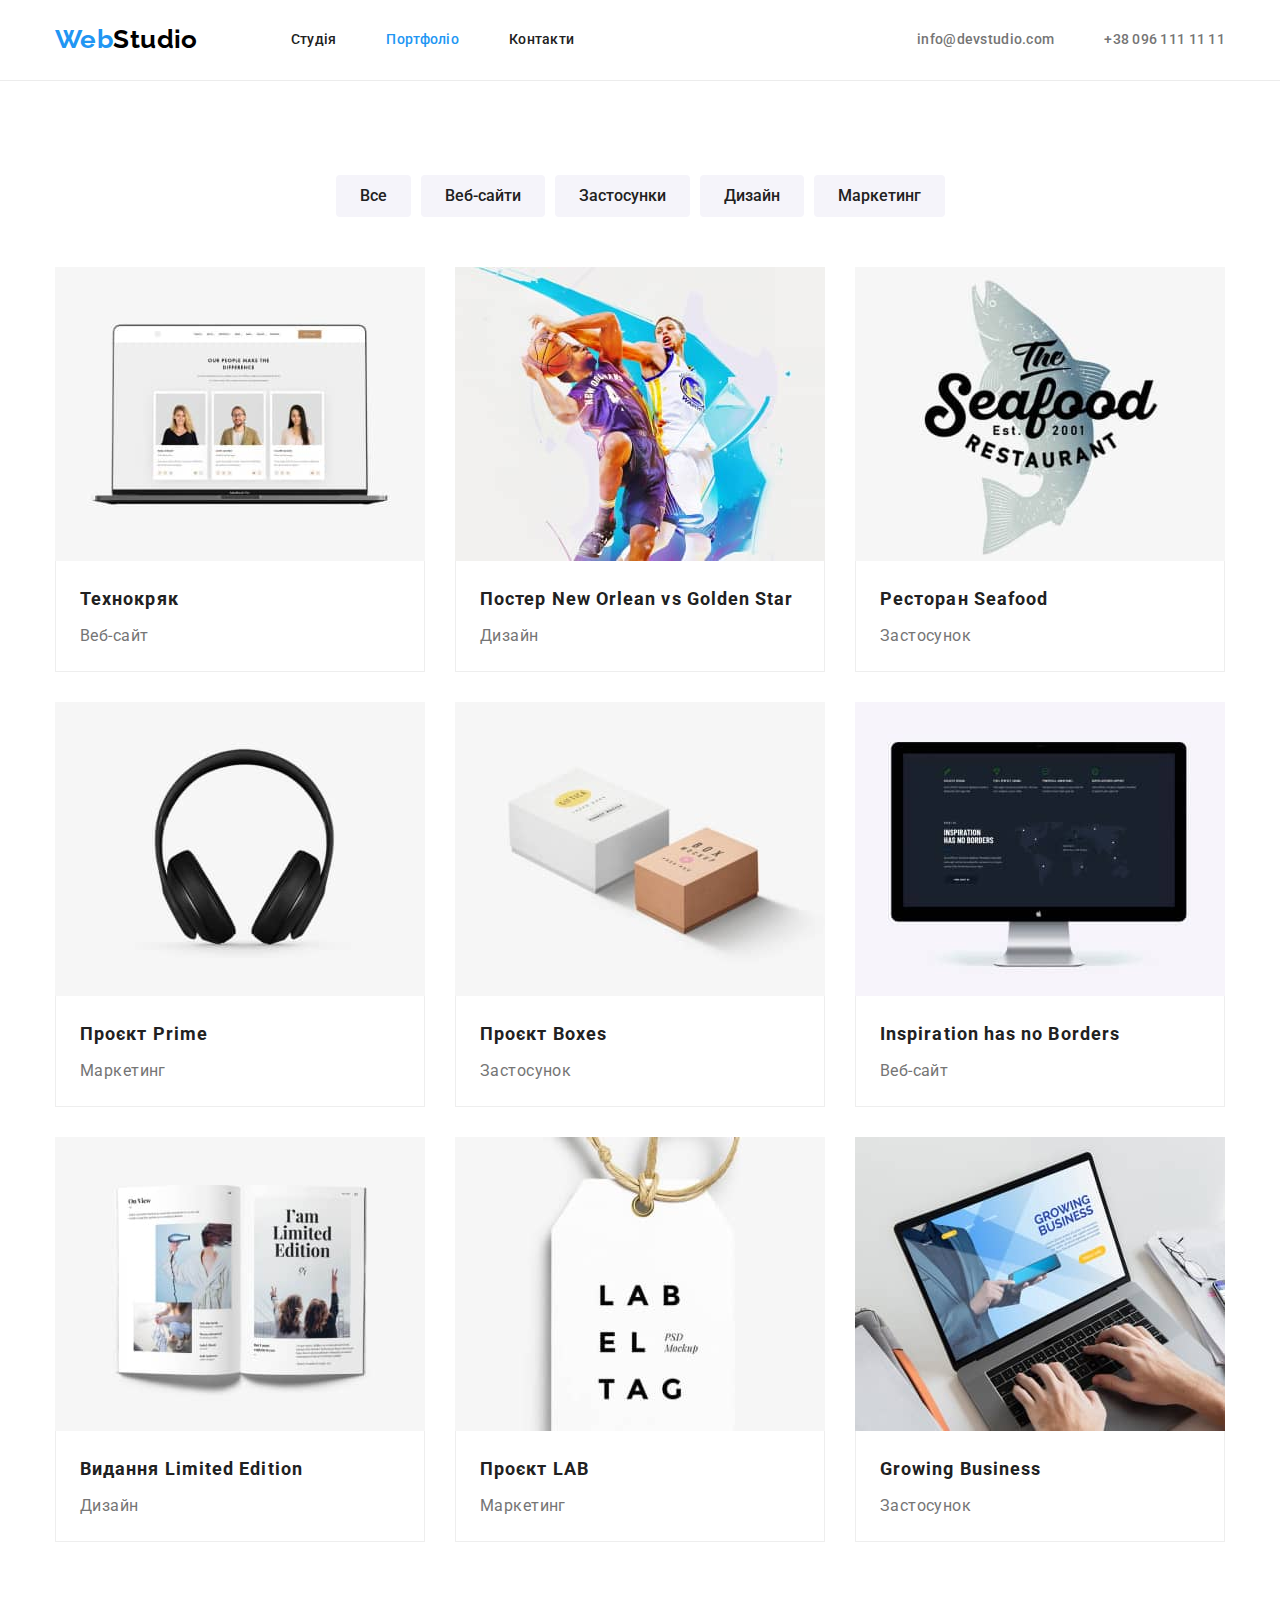
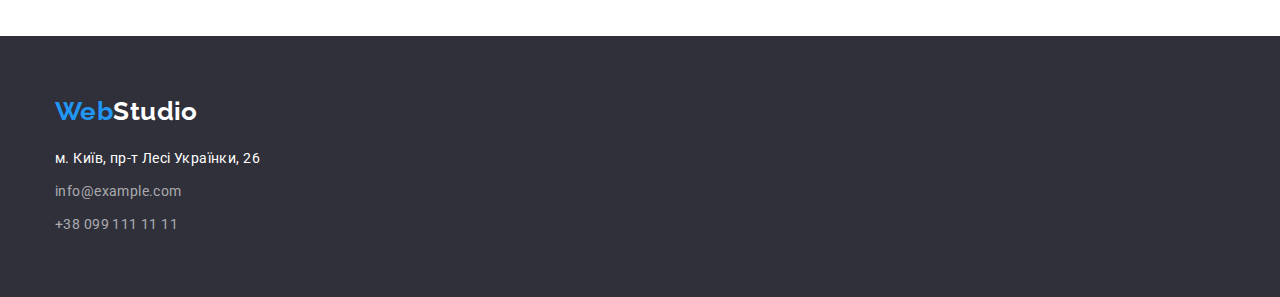
==== portfolio.html @ bf9f51f3 "Upgrade html css" ====
<!DOCTYPE html>
<html lang="ru">

<head>
    <meta charset="UTF-8" />
    <meta http-equiv="X-UA-Compatible" content="IE=edge" />
    <meta name="viewport" content="width=device-width, initial-scale=1.0" />
    <title>Web Studio (Version 2.1)</title>
    <link
        href="https://fonts.googleapis.com/css2?family=Raleway:wght@700&family=Roboto:wght@400;500;700;900&display=swap"
        rel="stylesheet">
    <link rel="stylesheet"
        href="https://cdnjs.cloudflare.com/ajax/libs/modern-normalize/1.1.0/modern-normalize.min.css">
    <link rel="stylesheet" href="./css/styles.css">
</head>

<body>
    <!--header-->
    <header class="header">
        <div class="container">
            <nav class="nav">
                <a class="header-logo" href="./index.html"> <span class="logo-web">Web</span>Studio</a>
                <ul class="main-nav">
                    <li class="main-nav-item">
                        <a class="nav-li" href="./index.html">Студія</a>
                    </li>
                    <li class="main-nav-item">
                        <a class="nav-li current" href="./portfolio.html">Портфоліо</a>
                    </li>
                    <li class="main-nav-item"><a class="nav-li" href="">Контакти</a></li>
                </ul>
            </nav>
            <ul class="header-contacts">
                <li class="header-contacts-item">
                    <a class="contacts-links" href="mailto:info@devstudio.com">info@devstudio.com</a>
                </li>
                <li class="header-contacts-li">
                    <a class="contacts-links" href="tel:+380961111111">+38 096 111 11 11</a>
                </li>
            </ul>
        </div>
    </header>

    <main>
        <!--section filter-->
        <section class="section">
            <div class="container">
                <h1 class="visually-hidden">Наші проєкти</h1>
                <ul class="filter-list">
                    <li class="filter-item">
                        <button class="filter-btn" type="button">Все</button>
                    </li>
                    <li class="filter-item">
                        <button class="filter-btn" type="button">Веб-сайти</button>
                    </li>
                    <li class="filter-item">
                        <button class="filter-btn" type="button">Застосунки</button>
                    </li>
                    <li class="filter-item">
                        <button class="filter-btn" type="button">Дизайн</button>
                    </li>
                    <li class="filter-item">
                        <button class="filter-btn" type="button">Маркетинг</button>
                    </li>
                </ul>
                <ul class="portfolio-list">
                    <li class="portfolio-list-item">
                        <img class="picture" src="./images/portfolio-1.jpg" alt="Фото з Веб-сайтом Технокряк"
                            width="370" height="294" />
                        <div class="card-bottom">
                            <h2 class="portfolio-list-title">Технокряк</h2>
                            <p class="portfolio-list-descr">Веб-сайт</p>
                        </div>
                    </li>
                    <li class="portfolio-list-item">
                        <img class="picture" src="./images/portfolio-2.jpg" alt="Фото постеру Гра в баскетбол"
                            width="370" height="294" />
                        <div class="card-bottom">
                            <h2 class="portfolio-list-title">
                                Постер New Orlean vs Golden Star
                            </h2>
                            <p class="portfolio-list-descr">Дизайн</p>
                        </div>
                    </li>
                    <li class="portfolio-list-item">
                        <img class="picture" src="./images/portfolio-3.jpg" alt="Фото додатку ресторану" width="370"
                            height="294" />
                        <div class="card-bottom">
                            <h2 class="portfolio-list-title">Ресторан Seafood</h2>
                            <p class="portfolio-list-descr">Застосунок</p>
                        </div>
                    </li>
                    <li class="portfolio-list-item">
                        <img class="picture" src="./images/portfolio-4.jpg" alt="Фото Маркетингового проєкту Прайм"
                            width="370" height="294" />
                        <div class="card-bottom">
                            <h2 class="portfolio-list-title">Проєкт Prime</h2>
                            <p class="portfolio-list-descr">Маркетинг</p>
                        </div>
                    </li>
                    <li class="portfolio-list-item">
                        <img class="picture" src="./images/portfolio-5.jpg" alt="Фото застосунку" width="370"
                            height="294" />
                        <div class="card-bottom">
                            <h2 class="portfolio-list-title">Проєкт Boxes</h2>
                            <p class="portfolio-list-descr">Застосунок</p>
                        </div>
                    </li>
                    <li class="portfolio-list-item">
                        <img class="picture" src="./images/portfolio-6.jpg" alt="Фото Веб-сайту" width="370"
                            height="294" />
                        <div class="card-bottom">
                            <h2 class="portfolio-list-title">Inspiration has no Borders</h2>
                            <p class="portfolio-list-descr">Веб-сайт</p>
                        </div>
                    </li>
                    <li class="portfolio-list-item">
                        <img class="picture" src="./images/portfolio-7.jpg" alt="Фото дизайну видання" width="370"
                            height="294" />
                        <div class="card-bottom">
                            <h2 class="portfolio-list-title">Видання Limited Edition</h2>
                            <p class="portfolio-list-descr">Дизайн</p>
                        </div>
                    </li>
                    <li class="portfolio-list-item">
                        <img class="picture" src="./images/portfolio-8.jpg" alt="" width="370" height="294" />
                        <div class="card-bottom">
                            <h2 class="portfolio-list-title">Проєкт LAB</h2>
                            <p class="portfolio-list-descr">Маркетинг</p>
                        </div>
                    </li>
                    <li class="portfolio-list-item">
                        <img class="picture" src="./images/portfolio-9.jpg" alt="" width="370" height="294" />
                        <div class="card-bottom">
                            <h2 class="portfolio-list-title">Growing Business</h2>
                            <p class="portfolio-list-descr">Застосунок</p>
                        </div>
                    </li>
                </ul>
            </div>
        </section>
    </main>

    <!--footer-->
    <footer class="footer">
        <div class="container">
            <a class="footer-logo" href="./index.html"><span class="logo-web">Web</span>Studio</a>
            <address class="footer-adress">
                <ul>
                    <li class="adress-item"><a
                            href="https://www.google.com/maps/place/бульвар+Лесі+Українки,+26,+Київ,+02000/@50.4265807,30.5361971,17z/data=!3m1!4b1!4m5!3m4!1s0x40d4cf0e033ecbe9:0x57a4dffefec77da0!8m2!3d50.4265807!4d30.5383858"
                            target="_blank" rel="noreferrer noopener" class="address-map-link">м. Київ, пр-т Лесі
                            Українки, 26</a></li>
                    <li class="adress-item">
                        <a class="footer-contacts" href="mailto:info@example.com">info@example.com</a>
                    </li>
                    <li class="adress-item">
                        <a class="footer-contacts" href="tel:+380991111111">+38 099 111 11 11</a>
                    </li>
                </ul>
            </address>
        </div>
    </footer>
</body>

</html>
---- css/styles.css ----
:root {
    --primary-text-color: #757575;
    --title-text-color: #212121;
    --accent-color: #2196f3;
    --logo-header-color: #000000;
    --footer-contact-text: rgba(255, 255, 255, 0.6);
    --primary-white-color: #ffffff;
    --intermediate-background-color: #f5f4fa;
    --secondary-background-color: #2f303a;
    --hover-main-btn: #188ce8;
    --font-family-primary: 'Roboto', sans-serif;
    --border-color: #ececec;
    --border-portfolio-color: #eeeeee;
}

/* normalize */
html {
    box-sizing: border-box;
}

*,
*::before,
*::after {
    box-sizing: inherit;
}

h1,
h2,
h3,
p {
    margin-top: 0;
    margin-bottom: 0;
}

ul {
    list-style: none;
    padding: 0;
    margin: 0;
}

a {
    text-decoration: none;
    color: inherit;
}

address {
    font-style: normal;
}

/* base */
body {
    color: var(--primary-text-color);
    font-family: var(--font-family-primary);
    font-size: 14px;
    line-height: 1.7;
    letter-spacing: 0.03em;
    background-color: var(--primary-white-color);
}

.section {
    padding-top: 94px;
    padding-bottom: 94px;
}

.container {
    width: 1200px;
    margin-left: auto;
    margin-right: auto;
    padding-left: 15px;
    padding-right: 15px;
}

/* header */
.header-logo {
    font-family: "Raleway", sans-serif;
    color: var(--logo-header-color);
    display: block;
    padding-bottom: 25px;
    padding-top: 24px;
    margin-right: 93px;
    font-weight: 700;
    font-size: 26px;
    line-height: 1.19;
}

.logo-web {
    color: var(--accent-color);
}

.nav-li {
    display: block;
    padding-top: 32px;
    padding-bottom: 32px;
    color: var(--title-text-color);
    text-decoration: none;
    font-weight: 500;
    line-height: 1.14;
    letter-spacing: 0.02em;
}

.current,
.nav-li:hover,
.nav-li:focus,
.contacts-links:hover,
.contacts-links:focus {
    color: var(--accent-color);
}

.contacts-links {
    display: block;
    padding-top: 32px;
    padding-bottom: 32px;
    text-decoration: none;
    color: var(--primary-text-color);
    font-weight: 500;
    line-height: 1.14;
    letter-spacing: 0.02em;
}

.container {
    width: 1200px;
    padding-left: 15px;
    padding-right: 15px;
    margin: auto;
}

.header {
    border-bottom: 1px solid var(--border-color);
}

.main-nav,
.header-contacts,
.nav {
    display: flex;
}

.header .container {
    display: flex;
    justify-content: space-between;
}

.main-nav-item:not(:last-child),
.header-contacts-item:nth-child(1) {
    margin-right: 50px;
}

/* hero */

.main-section {
    max-width: 1600px;
    height: 600px;
    margin-left: auto;
    margin-right: auto;
    background-color: var(--secondary-background-color);
    background-image: linear-gradient(rgba(47, 48, 58, 0.4),
    rgba(47, 48, 58, 0.4)),
    url(/images/header-img.jpg);
    background-size: cover;
    background-repeat: no-repeat;
    background-position: center;
    padding-top: 200px;
    padding-bottom: 200px;
    text-align: center;
}

.main-title {
    margin-bottom: 30px;
    padding-left: 252px;
    padding-right: 252px;
    color: var(--primary-white-color);
    font-weight: 900;
    font-size: 44px;
    line-height: 1.36;
    letter-spacing: 0.06em;
    text-transform: uppercase;
}

.main-btn {
    background-color: var(--accent-color);
    color: var(--primary-white-color);
    box-shadow: 0px 4px 4px rgba(0, 0, 0, 0.15);
    border-color: transparent;
    cursor: pointer;
    border-radius: 4px;
    font-weight: 700;
    font-size: 16px;
    letter-spacing: 0.06em;
    line-height: 1.88;
    font-size: 16px;
    min-width: 200px;
    padding: 10px 32px;
}

.main-btn:hover,
.main-btn:focus {
    background-color: var(--hover-main-btn);
}

.preference-title {
    margin-bottom: 10px;
    color: var(--title-text-color);
    font-weight: 700;
    font-size: 14px;
    line-height: 1.14;
    text-transform: uppercase;
}

.preference-descr {
    color: var(--primary-text-color);
    line-height: 1.71;
}

.visually-hidden {
    position: absolute;
    width: 1px;
    height: 1px;
    margin: -1px;
    border: 0;
    padding: 0;
    white-space: nowrap;
    clip-path: inset(100%);
    clip: rect(0 0 0 0);
    overflow: hidden;
}

.preference-list {
    display: flex;
}

.preference-item {
    width: 270px;
}

.preference-item:not(:last-child) {
    margin-right: 30px;
}

.section.work {
    padding-top: 0px;
}

.work-title,
.team-title {
    margin-bottom: 50px;
    color: var(--title-text-color);
    font-weight: 700;
    font-size: 36px;
    line-height: 1.17;
    text-align: center;
}

.work-list {
    display: flex;
    justify-content: space-between;
}

.work-item {
    display: block;
}

.team {
    padding-top: 94px;
    padding-bottom: 94px;
    background-color: var(--intermediate-background-color);
}

.member-team-title {
    margin-bottom: 10px;
    color: var(--title-text-color);
    font-weight: 500;
    font-size: 16px;
    line-height: 1.19;
}

.member-team-descr {
    color: var(--primary-text-color);
    font-size: 16px;
    line-height: 1.19;
}

.team-list {
    display: flex;
    justify-content: space-between;
}

.team-card {
    padding-top: 30px;
    padding-bottom: 30px;
    text-align: center;
}

.team-member {
    box-shadow: 0px 1px 3px rgba(0, 0, 0, 0.12), 0px 1px 1px rgba(0, 0, 0, 0.14), 0px 2px 1px rgba(0, 0, 0, 0.2);
    border-radius: 0px 0px 4px 4px;
    background-color: var(--primary-white-color);
}

/* Page portfolio */

.filter-list {
    display: flex;
    justify-content: center;
    margin-bottom: 50px;
}

.filter-item:not(:last-child) {
    margin-right: 10px;
}

.filter-btn {
    min-width: 73px;
    padding: 6px 22px;
    color: var(--title-text-color);
    background-color: var(--intermediate-background-color);
    cursor: pointer;
    font-weight: 500;
    font-size: 16px;
    line-height: 1.62;
    border-color: transparent;
    border-radius: 4px;
}

.filter-btn:hover,
.filter-btn:focus {
    color: var(--primary-white-color);
    background-color: var(--accent-color);
    box-shadow: 0px 3px 1px rgba(0, 0, 0, 0.1), 0px 1px 2px rgba(0, 0, 0, 0.08), 0px 2px 2px rgba(0, 0, 0, 0.12);
}

.portfolio-list {
    display: flex;
    flex-wrap: wrap;
}

.portfolio-list-item {
    flex-basis: calc((100% - 60px) / 3);
    margin-right: 30px;
    margin-bottom: 30px;
}

.portfolio-list-item:nth-child(3n) {
    margin-right: 0px;
}

.portfolio-list-item:nth-child(n + 7) {
    margin-bottom: 0px;
}

.picture {
    display: block;
    max-width: 100%;
    height: auto;
}

.card-bottom {
    padding-bottom: 20px;
    padding-top: 20px;
    padding-left: 24px;
    border: 1px solid var(--border-portfolio-color);
    border-top-width: 0px;
}

.portfolio-list-title {
    margin-bottom: 4px;
    color: var(--title-text-color);
    font-weight: 700;
    font-size: 18px;
    line-height: 2;
    letter-spacing: 0.06em;
}

.portfolio-list-descr {
    color: var(--primary-text-color);
    font-size: 16px;
    line-height: 1.88;
}


/* footer */
.footer {
    padding-top: 60px;
    padding-bottom: 60px;
    background-color: var(--secondary-background-color);
}

.footer-logo {
    display: inline-block;
    margin-bottom: 20px;
    font-family: "Raleway", sans-serif;
    color: var(--primary-white-color);
    text-decoration: none;
    font-weight: 700;
    font-size: 26px;
    line-height: 1.19;
}

.footer-adress {
    color: var(--primary-white-color);
    font-style: normal;
    line-height: 1.71;
}

.footer-contacts {
    text-decoration: none;
    color: var(--footer-contact-text);
}

.adress-item:nth-child(-n + 2) {
    margin-bottom: 9px;
}

.footer-contacts:hover,
.footer-contacts:focus {
    color: var(--accent-color);
}
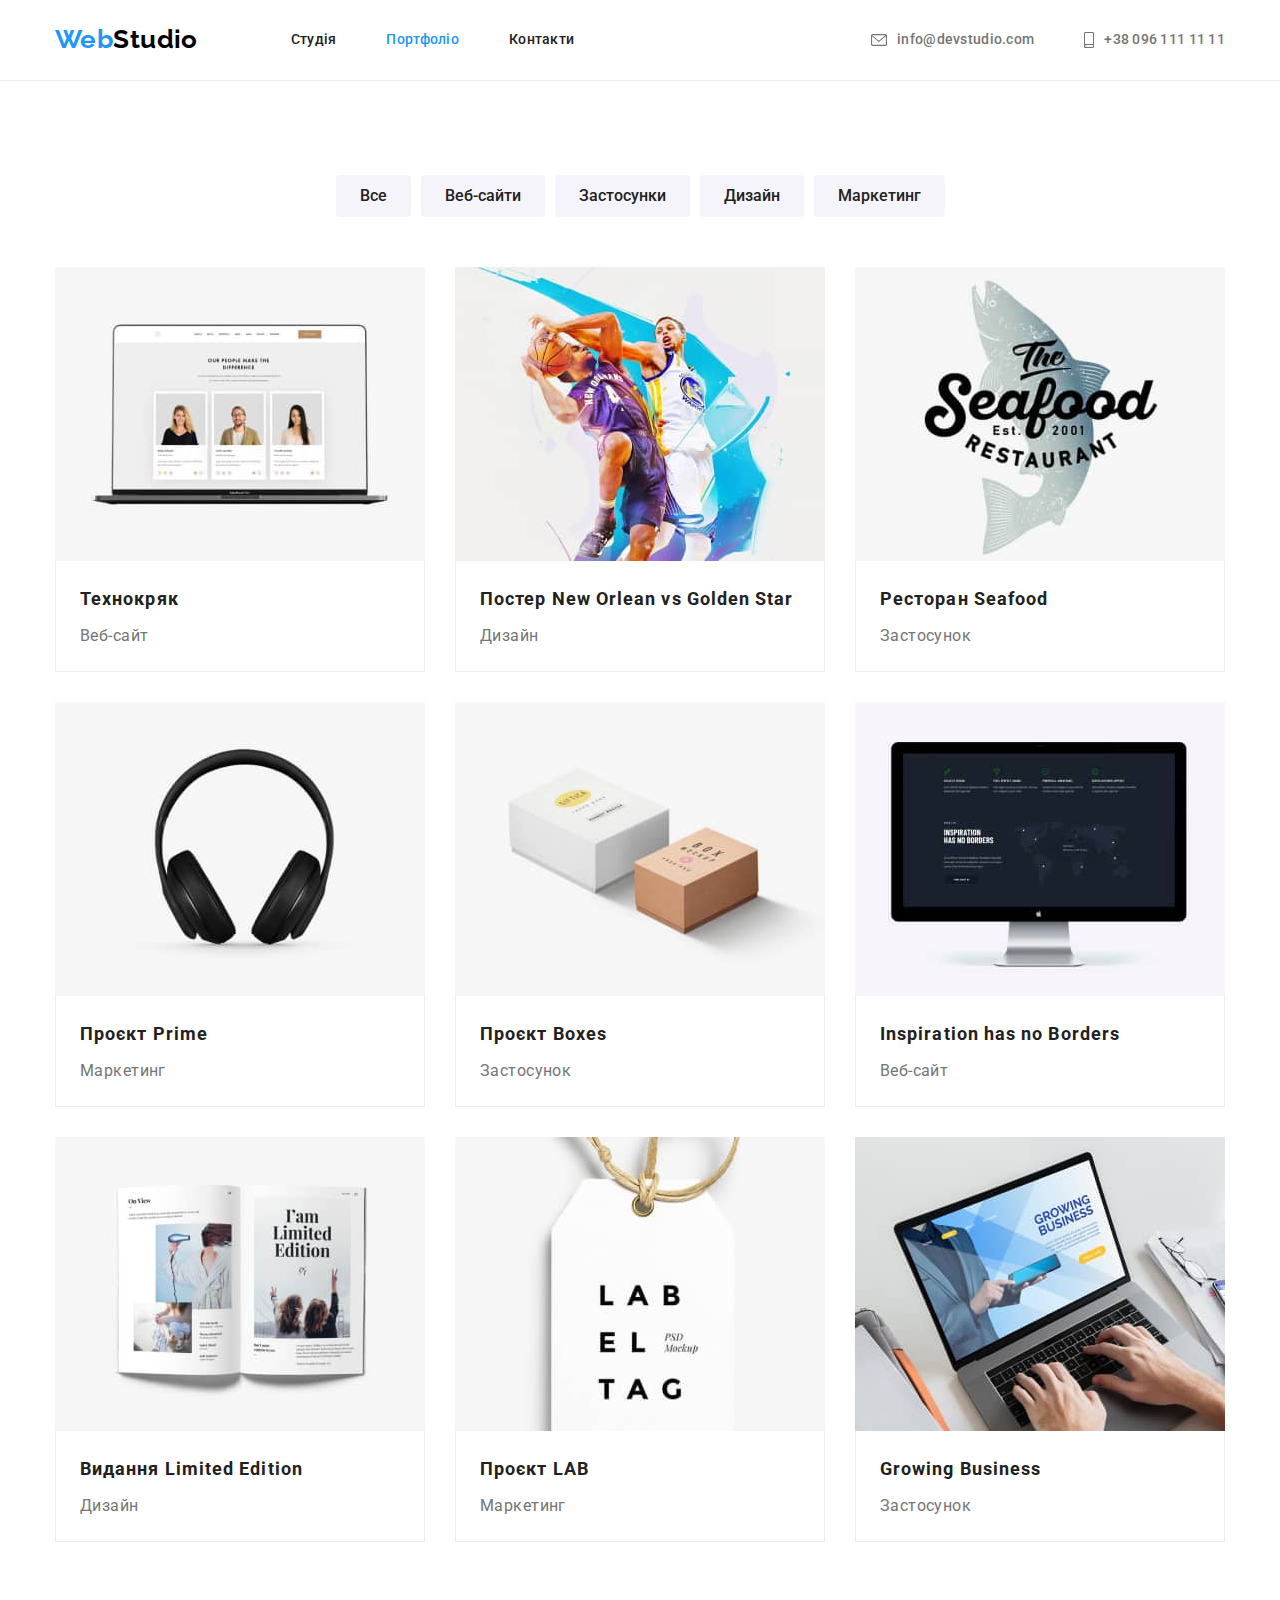
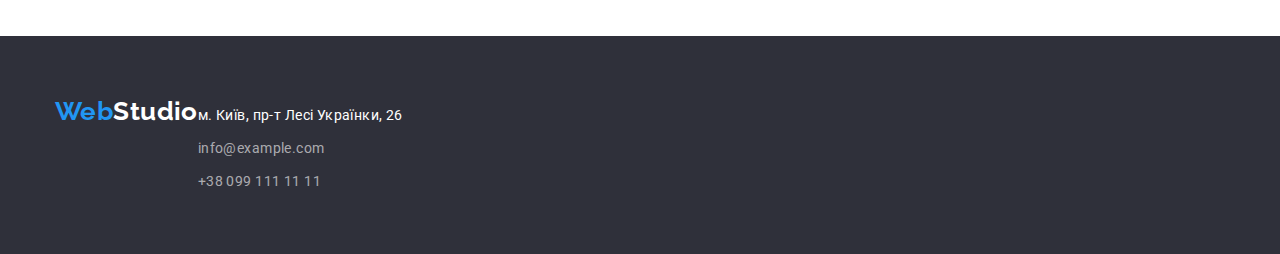
==== commit 2ce1f167: "Update hyml css" ====
--- a/portfolio.html
+++ b/portfolio.html
@@ -32,10 +32,20 @@
             </nav>
             <ul class="header-contacts">
                 <li class="header-contacts-item">
-                    <a class="contacts-links" href="mailto:info@devstudio.com">info@devstudio.com</a>
+            
+                    <a class="contacts-links" href="mailto:info@devstudio.com">
+                        <svg class="header-icon" width="16px" height="12px">
+                            <use href="./images/symbol-defs.svg#header-mail-icon"></use>
+                        </svg>
+                        info@devstudio.com</a>
+            
                 </li>
-                <li class="header-contacts-li">
-                    <a class="contacts-links" href="tel:+380961111111">+38 096 111 11 11</a>
+                <li class="header-contacts-item">
+                    <a class="contacts-links" href="tel:+380961111111">
+                        <svg class="header-icon" width="10px" height="16px">
+                            <use href="./images/symbol-defs.svg#header-smartphone-icon"></use>
+                        </svg>
+                        +38 096 111 11 11</a>
                 </li>
             </ul>
         </div>
@@ -145,16 +155,16 @@
     <footer class="footer">
         <div class="container">
             <a class="footer-logo" href="./index.html"><span class="logo-web">Web</span>Studio</a>
-            <address class="footer-adress">
+            <address class="footer-address">
                 <ul>
-                    <li class="adress-item"><a
+                    <li class="address-item"><a
                             href="https://www.google.com/maps/place/бульвар+Лесі+Українки,+26,+Київ,+02000/@50.4265807,30.5361971,17z/data=!3m1!4b1!4m5!3m4!1s0x40d4cf0e033ecbe9:0x57a4dffefec77da0!8m2!3d50.4265807!4d30.5383858"
                             target="_blank" rel="noreferrer noopener" class="address-map-link">м. Київ, пр-т Лесі
                             Українки, 26</a></li>
-                    <li class="adress-item">
+                    <li class="address-item">
                         <a class="footer-contacts" href="mailto:info@example.com">info@example.com</a>
                     </li>
-                    <li class="adress-item">
+                    <li class="address-item">
                         <a class="footer-contacts" href="tel:+380991111111">+38 099 111 11 11</a>
                     </li>
                 </ul>
--- a/css/styles.css
+++ b/css/styles.css
@@ -11,17 +11,15 @@
     --font-family-primary: 'Roboto', sans-serif;
     --border-color: #ececec;
     --border-portfolio-color: #eeeeee;
+    --hero-background: #c4c4c4;
+    --client-color: #afb1b8;
 }
 
 /* normalize */
-html {
-    box-sizing: border-box;
-}
-
 *,
 *::before,
 *::after {
-    box-sizing: inherit;
+    box-sizing: border-box;
 }
 
 h1,
@@ -102,15 +100,22 @@
 .nav-li:hover,
 .nav-li:focus,
 .contacts-links:hover,
-.contacts-links:focus {
+.contacts-links:focus,
+.header-icon:hover,
+.header-icon:focus {
     color: var(--accent-color);
 }
 
+.header-icon{
+    fill: currentColor;
+    margin-right: 10px;;
+}
+
 .contacts-links {
-    display: block;
+    display: flex;
+    align-items: center;
     padding-top: 32px;
     padding-bottom: 32px;
-    text-decoration: none;
     color: var(--primary-text-color);
     font-weight: 500;
     line-height: 1.14;
@@ -151,10 +156,10 @@
     height: 600px;
     margin-left: auto;
     margin-right: auto;
-    background-color: var(--secondary-background-color);
+    background-color: var(--hero-background);
     background-image: linear-gradient(rgba(47, 48, 58, 0.4),
     rgba(47, 48, 58, 0.4)),
-    url(/images/header-img.jpg);
+    url(../images/header-img.jpg);
     background-size: cover;
     background-repeat: no-repeat;
     background-position: center;
@@ -194,6 +199,16 @@
 .main-btn:hover,
 .main-btn:focus {
     background-color: var(--hover-main-btn);
+}
+
+.preference-item-div{
+    display: flex;
+    justify-content: center;
+    align-items: center;
+    width: 270px;
+    height: 120px;
+    margin-bottom: 30px;
+    background-color: var(--intermediate-background-color);
 }
 
 .preference-title {
@@ -258,6 +273,8 @@
     display: block;
 }
 
+/* team */
+
 .team {
     padding-top: 94px;
     padding-bottom: 94px;
@@ -294,6 +311,49 @@
     border-radius: 0px 0px 4px 4px;
     background-color: var(--primary-white-color);
 }
+
+
+/* clients */
+
+.clients-title{
+    color: var(--title-text-color);
+    font-weight: 700;
+    font-size: 36px;
+    line-height: 1.17;
+    text-align: center;
+    letter-spacing: 0.03em;
+    margin-bottom: 50px;
+}
+
+.clients-list{
+    display: flex;
+    justify-content: space-between;
+}
+
+.clients-logo{
+    fill: var(--client-color);
+}
+
+.clients-border{
+    display: flex;
+    justify-content: center;
+    align-items: center;
+    width: 170px;
+    height: 92px;
+    border: 1px solid var(--client-color);
+    border-radius: 4px;
+}
+
+.clients-link:hover .clients-logo,
+.clients-link:focus .clients-logo{
+    fill: var(--accent-color);
+}
+
+.clients-link:hover .clients-border,
+.clients-link:focus .clients-border{
+    border-color: var(--accent-color);
+}
+
 
 /* Page portfolio */
 
@@ -383,6 +443,11 @@
     background-color: var(--secondary-background-color);
 }
 
+.footer .container{
+    display: flex;
+    align-items: baseline;
+}
+
 .footer-logo {
     display: inline-block;
     margin-bottom: 20px;
@@ -394,7 +459,14 @@
     line-height: 1.19;
 }
 
-.footer-adress {
+.footer-item{
+    min-width: 231px;
+    margin-right: 70px;
+
+
+}
+
+.footer-address {
     color: var(--primary-white-color);
     font-style: normal;
     line-height: 1.71;
@@ -405,11 +477,51 @@
     color: var(--footer-contact-text);
 }
 
-.adress-item:nth-child(-n + 2) {
+.footer-links{
+    min-width: 206px;
+}
+
+.appeal{
+    margin-bottom: 20px;
+    text-transform: uppercase;
+    color: var(--primary-white-color);
+    font-weight: 700;
+    line-height: 1.14;
+}
+
+.footer .cirkle-icon{
+    background-color: rgba(255, 255, 255, 0.1);
+}
+
+.cirkle-icon{
+    display: flex;
+    justify-content: center;
+    align-items: center;
+    width: 44px;
+    height: 44px;
+    border-radius: 50%;
+    cursor: pointer;
+}
+
+.footer-icon{
+    fill: var(--primary-white-color);
+}
+
+.footer-net{
+    display: flex;
+    justify-content: space-between;
+}
+
+.address-item:nth-child(-n + 2) {
     margin-bottom: 9px;
 }
 
 .footer-contacts:hover,
-.footer-contacts:focus {
+.footer-contacts:focus{
     color: var(--accent-color);
-}+}
+
+.cirkle-icon:hover,
+.cirkle-icon:focus{
+    background-color: var(--accent-color);
+}
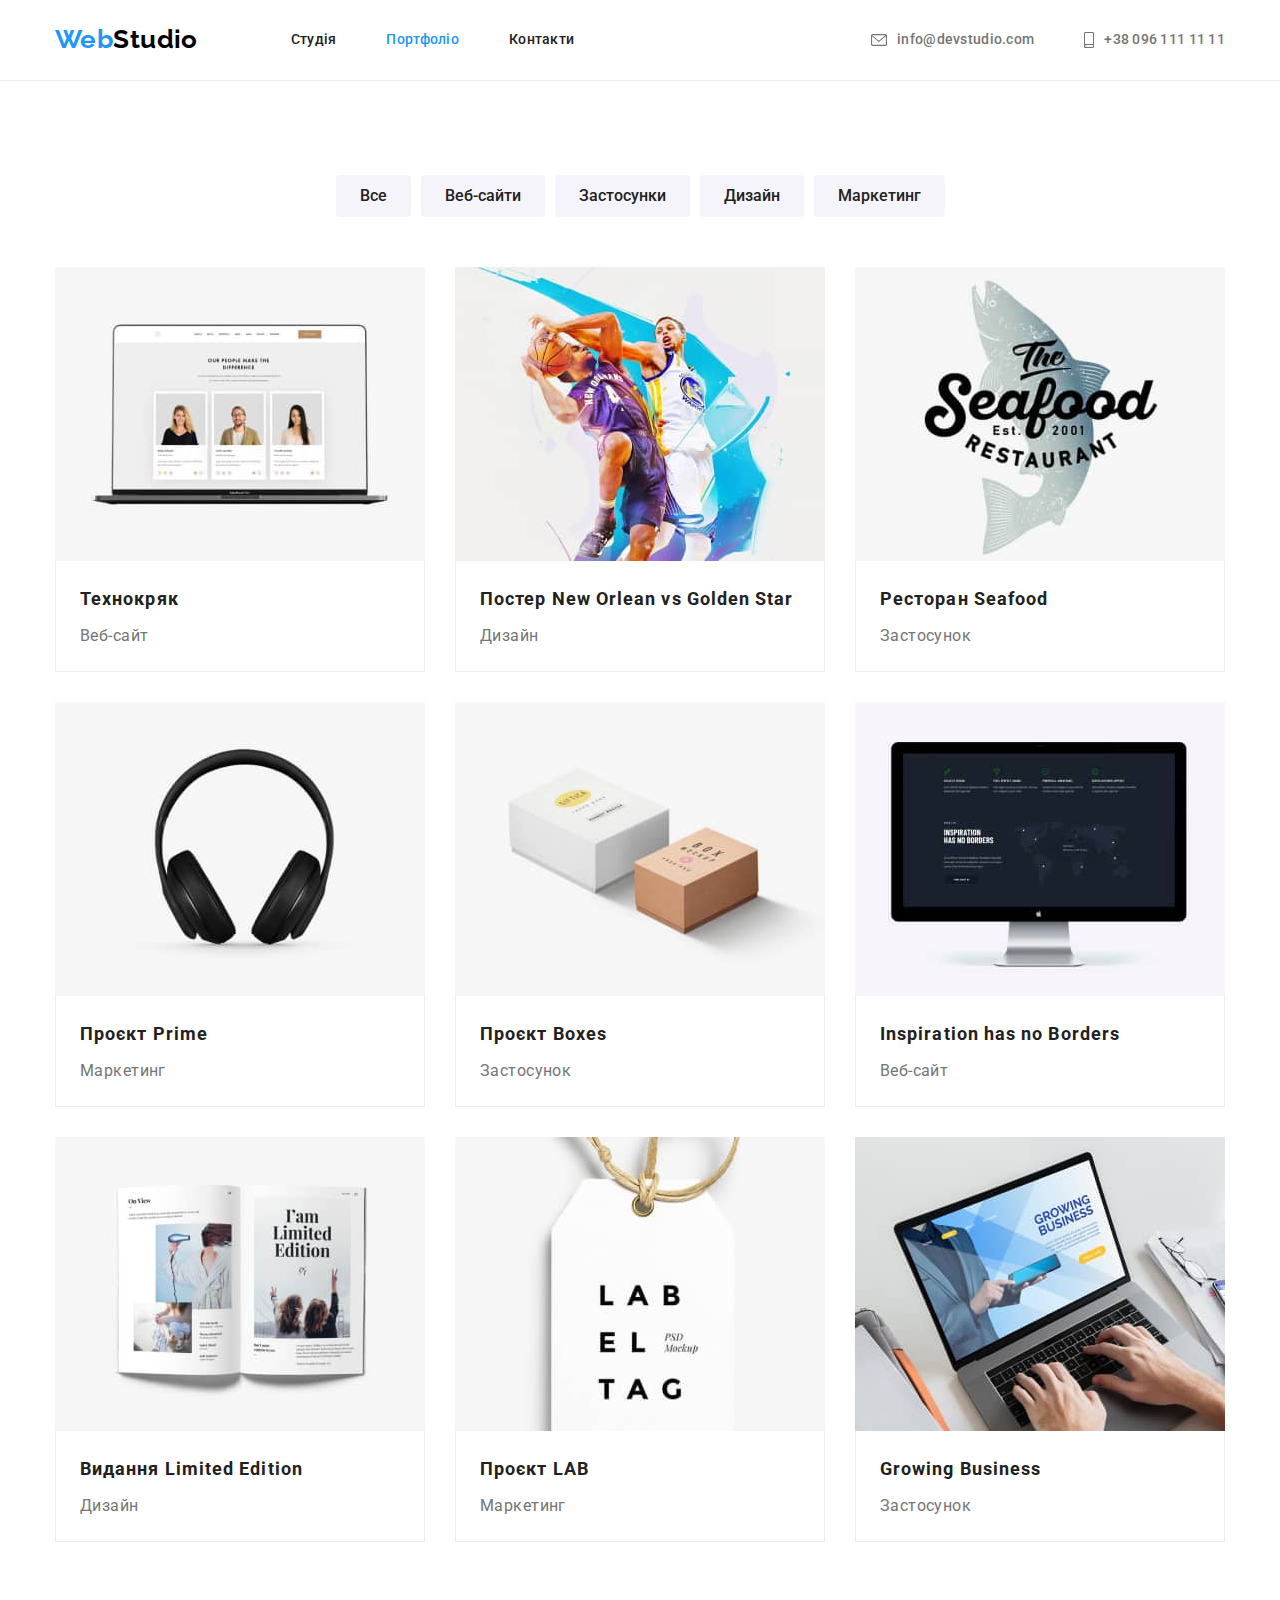
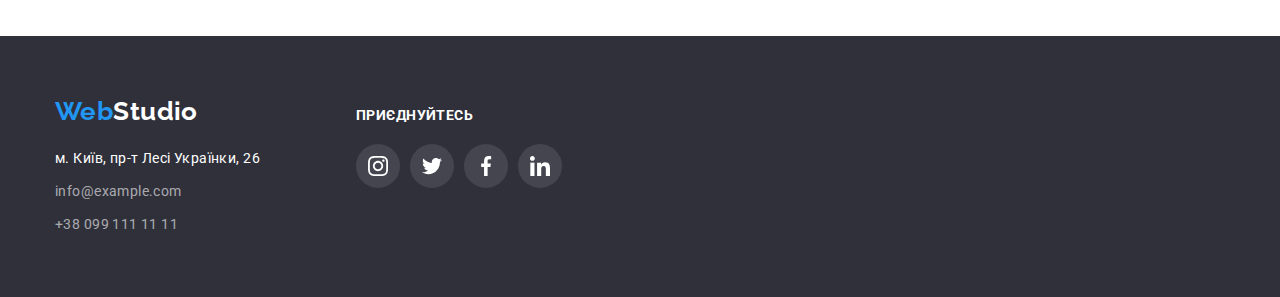
==== commit 0aadf4a9: "Update html css" ====
--- a/portfolio.html
+++ b/portfolio.html
@@ -75,14 +75,17 @@
                 </ul>
                 <ul class="portfolio-list">
                     <li class="portfolio-list-item">
+                        <a class="portfolio-link" href="#">
                         <img class="picture" src="./images/portfolio-1.jpg" alt="Фото з Веб-сайтом Технокряк"
                             width="370" height="294" />
                         <div class="card-bottom">
                             <h2 class="portfolio-list-title">Технокряк</h2>
                             <p class="portfolio-list-descr">Веб-сайт</p>
                         </div>
-                    </li>
-                    <li class="portfolio-list-item">
+                        </a>
+                    </li>
+                    <li class="portfolio-list-item">
+                        <a class="portfolio-link" href="#">
                         <img class="picture" src="./images/portfolio-2.jpg" alt="Фото постеру Гра в баскетбол"
                             width="370" height="294" />
                         <div class="card-bottom">
@@ -91,60 +94,75 @@
                             </h2>
                             <p class="portfolio-list-descr">Дизайн</p>
                         </div>
-                    </li>
-                    <li class="portfolio-list-item">
+                        </a>
+                    </li>
+                    <li class="portfolio-list-item">
+                        <a class="portfolio-link" href="#">
                         <img class="picture" src="./images/portfolio-3.jpg" alt="Фото додатку ресторану" width="370"
                             height="294" />
                         <div class="card-bottom">
                             <h2 class="portfolio-list-title">Ресторан Seafood</h2>
                             <p class="portfolio-list-descr">Застосунок</p>
                         </div>
-                    </li>
-                    <li class="portfolio-list-item">
+                        </a>
+                    </li>
+                    <li class="portfolio-list-item">
+                        <a class="portfolio-link" href="#">
                         <img class="picture" src="./images/portfolio-4.jpg" alt="Фото Маркетингового проєкту Прайм"
                             width="370" height="294" />
                         <div class="card-bottom">
                             <h2 class="portfolio-list-title">Проєкт Prime</h2>
                             <p class="portfolio-list-descr">Маркетинг</p>
                         </div>
-                    </li>
-                    <li class="portfolio-list-item">
+                        </a>
+                    </li>
+                    <li class="portfolio-list-item">
+                        <a class="portfolio-link" href="#">
                         <img class="picture" src="./images/portfolio-5.jpg" alt="Фото застосунку" width="370"
                             height="294" />
                         <div class="card-bottom">
                             <h2 class="portfolio-list-title">Проєкт Boxes</h2>
                             <p class="portfolio-list-descr">Застосунок</p>
                         </div>
-                    </li>
-                    <li class="portfolio-list-item">
+                        </a>
+                    </li>
+                    <li class="portfolio-list-item">
+                        <a class="portfolio-link" href="#">
                         <img class="picture" src="./images/portfolio-6.jpg" alt="Фото Веб-сайту" width="370"
                             height="294" />
                         <div class="card-bottom">
                             <h2 class="portfolio-list-title">Inspiration has no Borders</h2>
                             <p class="portfolio-list-descr">Веб-сайт</p>
                         </div>
-                    </li>
-                    <li class="portfolio-list-item">
+                        </a>
+                    </li>
+                    <li class="portfolio-list-item">
+                        <a class="portfolio-link" href="#">
                         <img class="picture" src="./images/portfolio-7.jpg" alt="Фото дизайну видання" width="370"
                             height="294" />
                         <div class="card-bottom">
                             <h2 class="portfolio-list-title">Видання Limited Edition</h2>
                             <p class="portfolio-list-descr">Дизайн</p>
                         </div>
-                    </li>
-                    <li class="portfolio-list-item">
+                        </a>
+                    </li>
+                    <li class="portfolio-list-item">
+                        <a class="portfolio-link" href="#">
                         <img class="picture" src="./images/portfolio-8.jpg" alt="" width="370" height="294" />
                         <div class="card-bottom">
                             <h2 class="portfolio-list-title">Проєкт LAB</h2>
                             <p class="portfolio-list-descr">Маркетинг</p>
                         </div>
-                    </li>
-                    <li class="portfolio-list-item">
+                        </a>
+                    </li>
+                    <li class="portfolio-list-item">
+                        <a class="portfolio-link" href="#">
                         <img class="picture" src="./images/portfolio-9.jpg" alt="" width="370" height="294" />
                         <div class="card-bottom">
                             <h2 class="portfolio-list-title">Growing Business</h2>
                             <p class="portfolio-list-descr">Застосунок</p>
                         </div>
+                        </a>
                     </li>
                 </ul>
             </div>
@@ -152,10 +170,11 @@
     </main>
 
     <!--footer-->
-    <footer class="footer">
-        <div class="container">
+<footer class="footer">
+    <div class="container">
+        <div class="footer-address">
             <a class="footer-logo" href="./index.html"><span class="logo-web">Web</span>Studio</a>
-            <address class="footer-address">
+            <address class="footer-item">
                 <ul>
                     <li class="address-item"><a
                             href="https://www.google.com/maps/place/бульвар+Лесі+Українки,+26,+Київ,+02000/@50.4265807,30.5361971,17z/data=!3m1!4b1!4m5!3m4!1s0x40d4cf0e033ecbe9:0x57a4dffefec77da0!8m2!3d50.4265807!4d30.5383858"
@@ -170,7 +189,53 @@
                 </ul>
             </address>
         </div>
-    </footer>
+        <div class="footer-links">
+            <p class="appeal">Приєднуйтесь</p>
+            <ul class="footer-net">
+                <li class="footer-net-item">
+                    <a class="net-link" href="#">
+                        <div class="cirkle-icon">
+                            <svg class="footer-icon" width="20px" height="20px">
+                                <use href="./images/symbol-defs.svg#icon-instagram-1">
+                                </use>
+                            </svg>
+                        </div>
+                    </a>
+                </li>
+                <li class="footer-net-item">
+                    <a class="net-link" href="#">
+                        <div class="cirkle-icon">
+                            <svg class="footer-icon" width="20px" height="20px">
+                                <use href="./images/symbol-defs.svg#icon-twitter-2">
+                                </use>
+                            </svg>
+                        </div>
+                    </a>
+                </li>
+                <li class="footer-net-item">
+                    <a class="net-link" href="#">
+                        <div class="cirkle-icon">
+                            <svg class="footer-icon" width="20px" height="20px">
+                                <use href="./images/symbol-defs.svg#icon-facebook-3">
+                                </use>
+                            </svg>
+                        </div>
+                    </a>
+                </li>
+                <li class="footer-net-item">
+                    <a class="net-link" href="#">
+                        <div class="cirkle-icon">
+                            <svg class="footer-icon" width="20px" height="20px">
+                                <use href="./images/symbol-defs.svg#icon-linkedin-4">
+                                </use>
+                            </svg>
+                        </div>
+                    </a>
+                </li>
+            </ul>
+        </div>
+    </div>
+</footer>
 </body>
 
 </html>--- a/css/styles.css
+++ b/css/styles.css
@@ -293,6 +293,7 @@
     color: var(--primary-text-color);
     font-size: 16px;
     line-height: 1.19;
+    margin-bottom: 16px;
 }
 
 .team-list {
@@ -312,9 +313,28 @@
     background-color: var(--primary-white-color);
 }
 
+.team-net-list{
+    display: flex;
+    padding-left: 32px;
+    padding-right: 32px;
+    justify-content: space-between;
+}
+
+.team-net-icon{
+    fill: var(--client-color);
+}
+
+.team-net-link:hover .cirkle-icon,
+.team-net-link:focus .cirkle-icon{
+    background-color: var(--accent-color);
+}
+
+.team-net-link:hover .team-net-icon,
+.team-net-link:focus .team-net-icon {
+    fill: var(--primary-white-color);
+}
 
 /* clients */
-
 .clients-title{
     color: var(--title-text-color);
     font-weight: 700;
@@ -354,9 +374,7 @@
     border-color: var(--accent-color);
 }
 
-
 /* Page portfolio */
-
 .filter-list {
     display: flex;
     justify-content: center;
@@ -435,6 +453,17 @@
     line-height: 1.88;
 }
 
+.portfolio-link {
+    display: block;
+}
+
+.portfolio-link:hover,
+.portfolio-link:focus {
+    box-shadow: 0px 1px 1px rgba(0, 0, 0, 0.12), 
+    0px 4px 4px rgba(0, 0, 0, 0.06),
+    1px 4px 6px rgba(0, 0, 0, 0.16);
+}
+
 
 /* footer */
 .footer {
@@ -462,8 +491,6 @@
 .footer-item{
     min-width: 231px;
     margin-right: 70px;
-
-
 }
 
 .footer-address {
@@ -489,11 +516,8 @@
     line-height: 1.14;
 }
 
-.footer .cirkle-icon{
+.cirkle-icon{
     background-color: rgba(255, 255, 255, 0.1);
-}
-
-.cirkle-icon{
     display: flex;
     justify-content: center;
     align-items: center;
@@ -521,7 +545,7 @@
     color: var(--accent-color);
 }
 
-.cirkle-icon:hover,
-.cirkle-icon:focus{
+.net-link:hover .cirkle-icon,
+.net-link:focus .cirkle-icon{
     background-color: var(--accent-color);
-}
+}